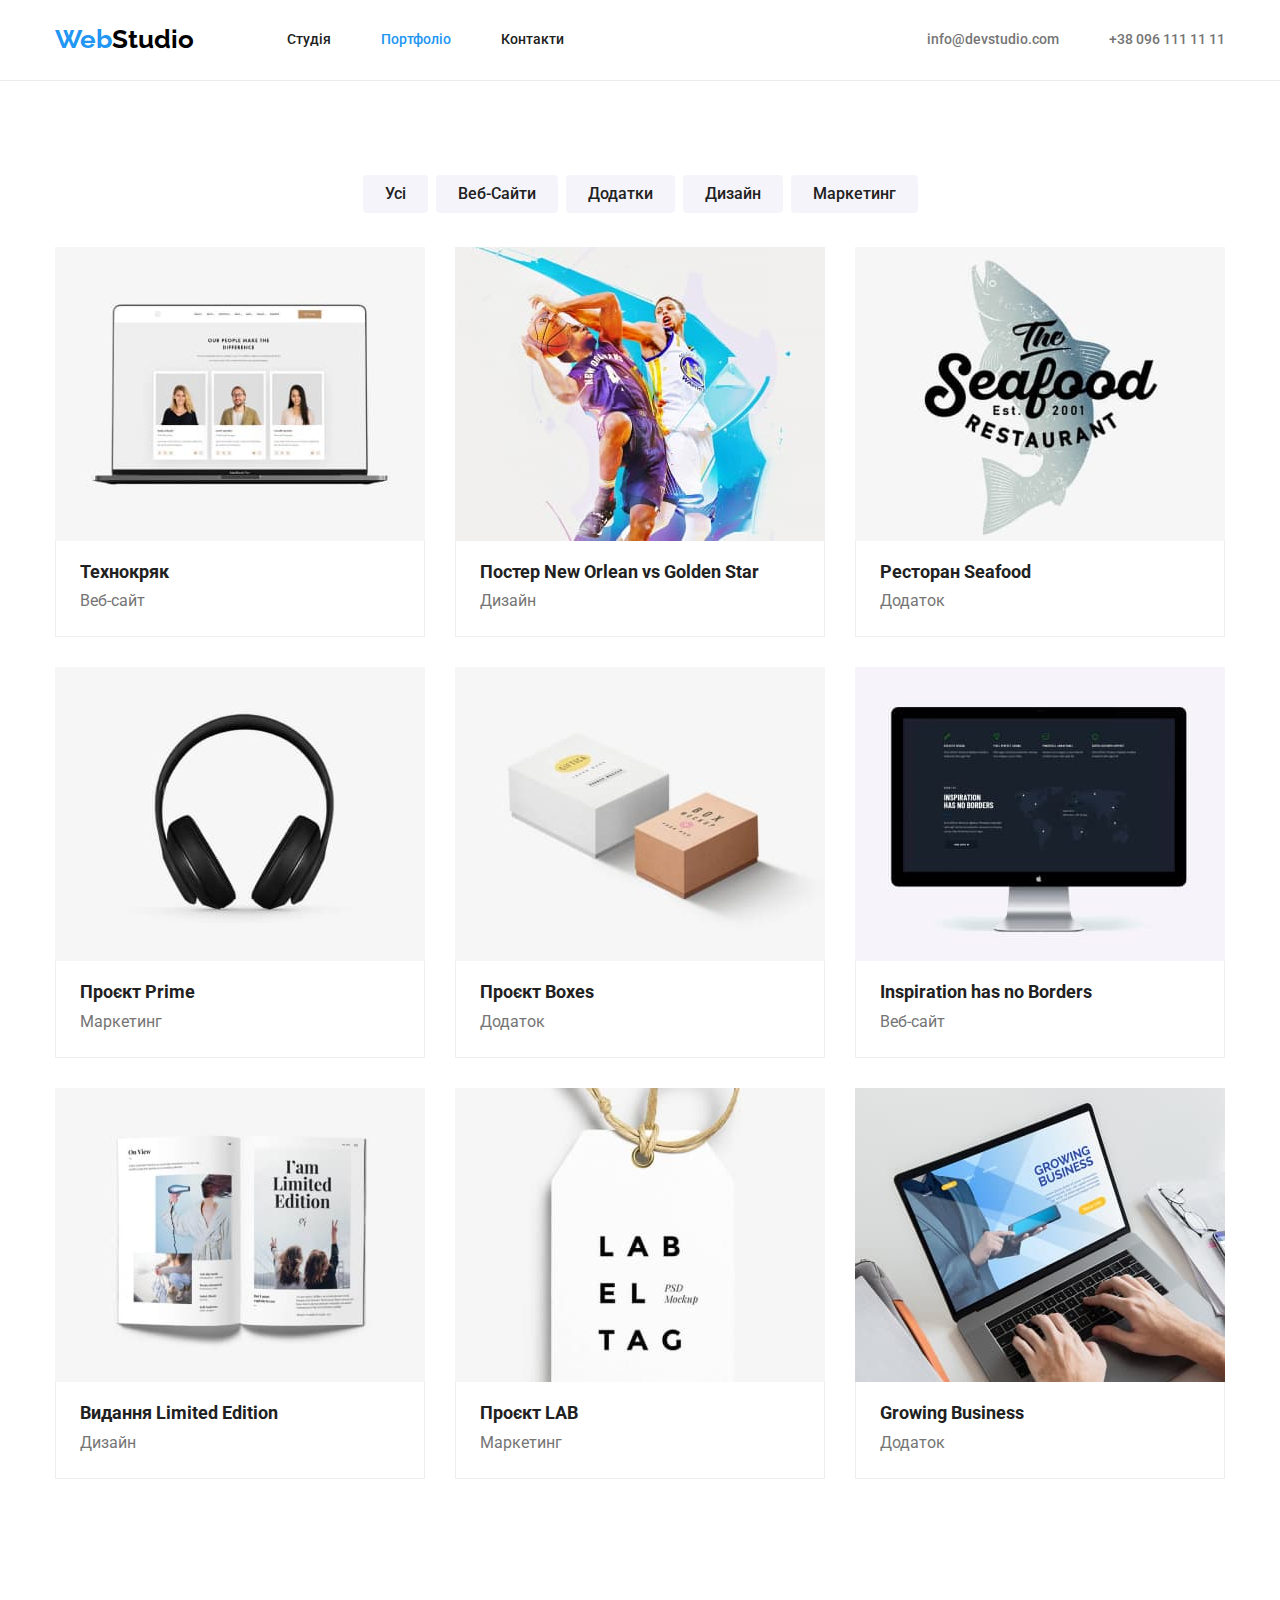
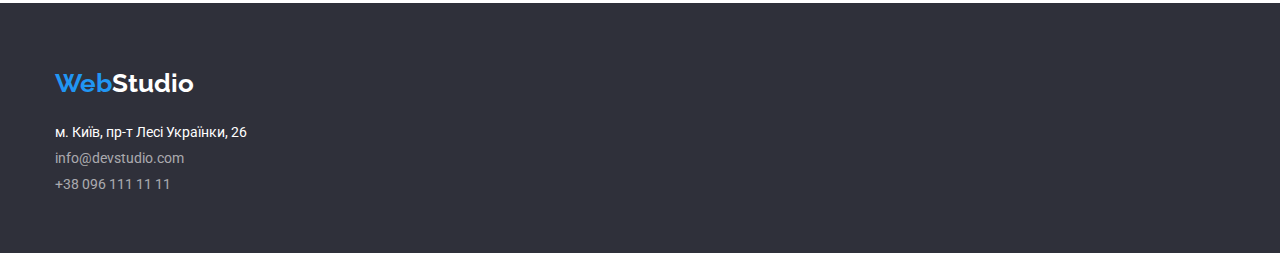
==== portfolio.html @ c70e7fce "icons" ====
<!DOCTYPE html>
<html lang="en">
  <head>
    <meta charset="UTF-8" />
    <meta http-equiv="X-UA-Compatible" content="IE=edge" />
    <meta name="viewport" content="width=device-width, initial-scale=1.0" />
    <title>Document</title>
    <link
      rel="stylesheet"
      href="https://cdnjs.cloudflare.com/ajax/libs/modern-normalize/1.1.0/modern-normalize.css"
    />
    <link
      href="https://fonts.googleapis.com/css2?family=Raleway:wght@700&family=Roboto:wght@400;500;700;900&display=swap"
      rel="stylesheet"
    />
    <link rel="stylesheet" href="./css/styles.css" />
  </head>
  <body class="page">
    <header class="header">
      <div class="container main-nav">
        <a href="/" class="logo"><span class="logo-primary">Web</span>Studio</a>
        <nav>
          <ul class="site-nav list">
            <li><a href="./index.html" class="link"> Студія</a></li>
            <li><a href="./portfolio.html" class="link-backlight">Портфоліо</a></li>
            <li><a href="#" class="link">Контакти</a></li>
          </ul>
        </nav>
        <ul class="connection-nav list">
          <li><a href="mailto:info@devstudio.com">info@devstudio.com</a></li>
          <li><a href="tel:+380961111111">+38 096 111 11 11</a></li>
        </ul>
      </div>
    </header>
    <main>
      <section class="portfolio-main">
         <div class="container">
        <h1 class="visually-hidden">Вкладки</h1>
        <ul class="list-buttons">
          <li><button type="button" class="button-portfolio">Усі</button></li>
          <li>
            <button type="button" class="button-portfolio">Веб-Сайти</button>
          </li>
          <li>
            <button type="button" class="button-portfolio">Додатки</button>
          </li>
          <li>
            <button type="button" class="button-portfolio">Дизайн</button>
          </li>
          <li>
            <button type="button" class="button-portfolio">Маркетинг</button>
          </li>
        </ul>
       
          <ul class="list-posters">
            <li class="border-photo">
              <a href="">
                <img src="./images/techno.jpg" alt="laptop" /> <div class="border-text"> <h2 class="title-portfolio">Технокряк</h2>
                <p class="description">Веб-сайт</p></div>
               
              </a>
            </li>
            <li class="border-photo">
              <a href="">
                <img src="./images/poster.jpg" alt="poster" /> <div class="border-text">  <h2 class="title-portfolio">
                  Постер New Orlean vs Golden Star
                </h2>
                <p class="description">Дизайн</p></div>
              
              </a>
            </li>
            <li class="border-photo">
              <a href="">
                <img src="./images/restorant.jpg" alt="fish" /> <div class="border-text">  <h2 class="title-portfolio">Ресторан Seafood</h2>
                <p class="description">Додаток</p></div>
              
              </a>
            </li>
            <li class="border-photo">
              <a href="">
                <img src="./images/headphones.jpg" alt="headphones" /> <div class="border-text"><h2 class="title-portfolio">Проєкт Prime</h2>
                <p class="description">Маркетинг</p></div>
                
              </a>
            </li>
            <li class="border-photo">
              <a href="">
                <img src="./images/box.jpg" alt="boxes" /> <div class="border-text">    <h2 class="title-portfolio">Проєкт Boxes</h2>
                <p class="description">Додаток</p></div>
             
              </a>
            </li>
            <li class="border-photo">
              <a href="">
                <img src="./images/screen.jpg" alt="screen" /> <div class="border-text"> <h2 class="title-portfolio">Inspiration has no Borders</h2>
                <p class="description">Веб-сайт</p></div>
                
              </a>
            </li>
            <li class="border-photo">
              <a href="">
                <img src="./images/book.jpg" alt="book" /> <div class="border-text">    <h2 class="title-portfolio">Видання Limited Edition</h2>
                <p class="description">Дизайн</p></div>
             
              </a>
            </li>
            <li class="border-photo">
              <a href="">
                <img src="./images/labe.jpg" alt="label" /> <div class="border-text"> <h2 class="title-portfolio">Проєкт LAB</h2>
                <p class="description">Маркетинг</p></div>
               
              </a>
            </li>
            <li class="border-photo">
              <a href="">
                <img src="./images/laptop.jpg" alt="laptop" /> <div class="border-text">  <h2 class="title-portfolio">Growing Business</h2>
                <p class="description">Додаток</p></div>
              
              </a>
            </li>
          </ul>
        </div>
      </section>
    </main>

      <footer class="footer">
      <div class="container">
        <a href="/" class="logo-footer"
          ><span class="logo-secondary">Web</span>Studio</a
        >
        <address>
          <ul class="list-adress">
            <li class="adress">
              <a href="https://goo.gl/maps/jGjZNwz8jLK7Mw756"
                ><span class="adress"> м. Київ, пр-т Лесі Українки, 26</span></a
              >
            </li>
            <li class="contacts">
              <a href="mailto:info@devstudio.com">
                <span class="contacts">info@devstudio.com</span></a
              >
            </li>
            <li class="numbers">
              <a href="tel:+380961111111">
                <span class="numbers">+38 096 111 11 11</span></a
              >
            </li>
          </ul>
        </addres>
      </div>
    </footer>
  </body>
</html>
---- css/styles.css ----
h1,
h2,
h3,
h4,
h5,
p,
ul {
  margin: 0;
  padding: 0;
}

:root {
  --main-color: #ffffff;
  --secondary-color: #2196f3;
}

img {
  display: block;
}

address {
  font: inherit;
}

a {
  text-decoration: none;
}

body {
  background-color: var(--main-color);
  color: #757575;
  font-family: "Roboto", "sans-serif";
}

.list {
  list-style: none;
  margin: 0;
  padding: 0;
}

/* header */

.header {
  border-bottom: 1px solid #ececec;
  padding-top: 24px;
  padding-bottom: 25px;
}

/* logo */

.logo {
  display: inline-block;
  color: #000000;
  font-family: "Raleway", "sans-serif";
  font-weight: 700;
  font-size: 26px;
  line-height: 1.2;
  margin-right: 93px;
}

.logo:hover {
  color: var(--secondary-color);
}

.logo-primary {
  color: var(--secondary-color);
}

.main-nav {
  display: flex;
  align-items: center;
  justify-content: center;
}

/* site-nav */
.link {
  font-weight: 500;
  font-size: 14px;
  line-height: 16px;
  color: #212121;
}

.link-backlight {
  font-weight: 500;
  font-size: 14px;
  line-height: 16px;
  color: var(--secondary-color);
}

.site-nav {
  display: flex;
}

.site-nav li:not(:last-child) {
  margin-right: 50px;
}

.site-nav .list {
  color: #212121;
  font-weight: 500;
  font-size: 14px;
  line-height: 1.2;
}

.site-nav .link:hover,
.site-nav .link:focus {
  color: var(--secondary-color);
}

.connection-nav {
  display: flex;
  margin-left: auto;
}

.connection-nav li:not(:last-child) {
  margin-right: 50px;
}

.connection-nav a {
  color: #757575;
  font-weight: 500;
  font-size: 14px;
  line-height: 1.2;
}

.connection-nav a:hover,
.connection-nav a:focus {
  color: var(--secondary-color);
}

.connection-nav:hover,
.connection-nav:focus {
  color: var(--secondary-color);
}

/* hero */

.hero {
  background-color: #2f303a;
  text-align: center;
  padding-top: 175px;
  padding-bottom: 175px;
  background-image: linear-gradient(
    rgba(47, 48, 58, 0.4),
    rgba(47, 48, 58, 0.4)
    ), 
    url(../images/hero-bg.jpg);
    background-repeat: no-repeat;
    background-position: center;
}

.hero-title {
  color: var(--main-color);
  font-weight: 900;
  font-size: 44px;
  line-height: 1.2;
  text-transform: uppercase;
  margin-bottom: 30px;
  
}

pre {
  font: inherit;
}

/* main */

.visually-hidden {
  display: none;
}

.portfolio-main {
  padding-top: 94px;
  padding-bottom: 94px;
}

.button {
  font-family: "Roboto", "sans-serif";
  font-weight: 700;
  font-size: 16px;
  line-height: 1.6;
  width: 216px;
  height: 50px;
  font-family: inherit;
  background-color: var(--secondary-color);
  color: var(--main-color);
  border-radius: 4px;
  padding: 10px 32px;
  display: inline-block;
  text-align: center;
  border: 1px solid transparent;
  cursor: pointer;
}

.button-portfolio {
  font-family: "Roboto", "sans-serif";
  font-weight: 500;
  font-size: 16px;
  line-height: 1.6;
  text-align: center;
  color: #212121;
  background: #f5f4fa;
  padding: 6px 22px;
  border: transparent;
  border-radius: 4px;
  cursor: pointer;
}

.button-portfolio:hover,
.button-portfolio:focus {
  color: var(--main-color);
  background: var(--secondary-color);
  box-shadow: 0px 3px 1px rgba(0, 0, 0, 0.1), 0px 1px 2px rgba(0, 0, 0, 0.08),
    0px 2px 2px rgba(0, 0, 0, 0.12);
}

.button:hover {
  color: #000000;
}

.border-photo {
  margin-bottom: 30px;
  background: #ffffff;
}

.border-photo:hover,
.border-photo:focus {
  box-shadow: 0px 1px 1px 
  rgba(0, 0, 0, 0.12), 0px 4px 4px 
  rgba(0, 0, 0, 0.06), 1px 4px 6px 
  rgba(0, 0, 0, 0.16);
}

.border-text {
  border-bottom: 1px solid #eeeeee;
  border-right: 1px solid #eeeeee;
  border-left: 1px solid #eeeeee;
  padding: 20px 24px;
}

.list-buttons {
  list-style: none;
  display: flex;
  justify-content: center;
  margin-bottom: 34px;
}

.list-buttons li:not(:last-child) {
  margin-right: 8px;
}

.list-one {
  display: flex;
  list-style: none;
  justify-content: space-between;
}

.section {
  padding-bottom: 94px;
}

.section-title-invisible {
  visibility: hidden;
}

.section-title {
  font-weight: 700;
  font-size: 36px;
  line-height: 1.6;
  text-align: center;
  color: #212121;
}

.list-photo {
  display: flex;
  padding: 0;
  justify-content: space-between;
  list-style: none;
}

.list-posters {
  display: flex;
  flex-wrap: wrap;
  list-style: none;
  padding: 0;
  justify-content: space-between;
}

.list-people {
  display: flex;
  padding: 0;
  justify-content: space-between;
  list-style: none;
}

.section-minititle {
  color: #212121;
  font-weight: 700;
  font-size: 14px;
  line-height: 1.2;
  text-transform: uppercase;
  margin-top: 0;
  margin-bottom: 10px;
}

.section-minititle-phar {
  margin: 0;
  margin-right: 30px;
  font-family: "Roboto";
  font-weight: 400;
  font-size: 14px;
  line-height: 1.6;
  color: #757575;
}

.section-minititle-phar-last {
  margin-right: 0px;
  font-family: "Roboto";
  font-weight: 400;
  font-size: 14px;
  line-height: 1.6;
  color: #757575;
}

.works {
  margin-bottom: 50px;
}

.first {
  padding-top: 94px;
  padding-bottom: 94px;
}

.team {
  margin-bottom: 50px;
}

.name {
  color: #212121;
  font-weight: 500;
  font-size: 16px;
  line-height: 1, 3px;
  margin-bottom: 10px;
  margin-top: 30px;
  text-align: center;
}

.position {
  margin: 0;
  text-align: center;
}

.card {
  background-color: #ffffff;
  box-shadow: 0px 1px 3px rgba(0, 0, 0, 0.12), 0px 1px 1px rgba(0, 0, 0, 0.14),
    0px 2px 1px rgba(0, 0, 0, 0.2);
  border-radius: 0px 0px 4px 4px;
}

.icons {
display: flex;
list-style: none;
justify-content: center;
margin-top: 16px;
margin-bottom: 30px;
}

.social-item {
  width: 44px;
  height: 44px;
  margin-right: 10px;
}

.social-item:last-child {
  margin-right: 0;
}

.svg-logo:hover {
  background-color: #2196f3;
}

.social-icon {
  fill: #AFB1B8;;
}

.svg-logo:hover .social-icon{
  fill: #ffffff;
}

.svg-logo {
  width: 100%;
  height: 100%;
  display: flex;
  align-items: center;
  justify-content: center;
  border-radius: 50%;
}

.section-team {
  background-color: #f5f4fa;
  padding-top: 94px;
  padding-bottom: 94px;
}

.title-portfolio {
  font-weight: 700;
  font-size: 18px;
  line-height: 1.2;
  color: #212121;
  margin-bottom: 4px;
}

.description {
  font-weight: 400;
  font-size: 16px;
  line-height: 30px;
  color: #757575;
}

/* footer */
.footer {
  background-color: #2f303a;
  padding-top: 60px;
  padding-bottom: 60px;
}

.logo-footer {
  font-family: "Raleway", "sans-serif";
  font-weight: 700;
  font-size: 26px;
  line-height: 1.6;
  color: var(--main-color);
  margin-bottom: 20px;
  display: inline-block;
}

.logo-secondary {
  font-family: "Raleway", "sans-serif";
  font-weight: 700;
  font-size: 26px;
  line-height: 1.6;
  color: var(--secondary-color);
}

.list-adress {
  display: inline-block;
  list-style: none;
  padding: 0;
}

.adress {
  font-family: "Roboto", "sans-serif";
  font-weight: 400;
  font-size: 14px;
  line-height: 1.2;
  color: var(--main-color);
  margin-bottom: 9px;
}

.contacts {
  font-family: "Roboto", "sans-serif";
  font-weight: 400;
  font-size: 14px;
  line-height: 1.2;
  color: rgba(255, 255, 255, 0.6);
  margin-bottom: 9px;
}

.numbers {
  font-family: "Roboto", "sans-serif";
  font-weight: 400;
  font-size: 14px;
  line-height: 1.2;
  color: rgba(255, 255, 255, 0.6);
}

/* Блоки */

.container {
  margin-left: auto;
  margin-right: auto;
  width: 1200px;
  padding-left: 15px;
  padding-right: 15px;
}

/* бекграунд #FFFFFF */
/* колір 1 секції з заголовком #2F303A */
/* колір секції наша команда #F5F4FA */
/* основний колір тексту #757575 */
/* колір підзаголовків #212121 */
/* фоновий колір тексту і кнопок #2196F3 */
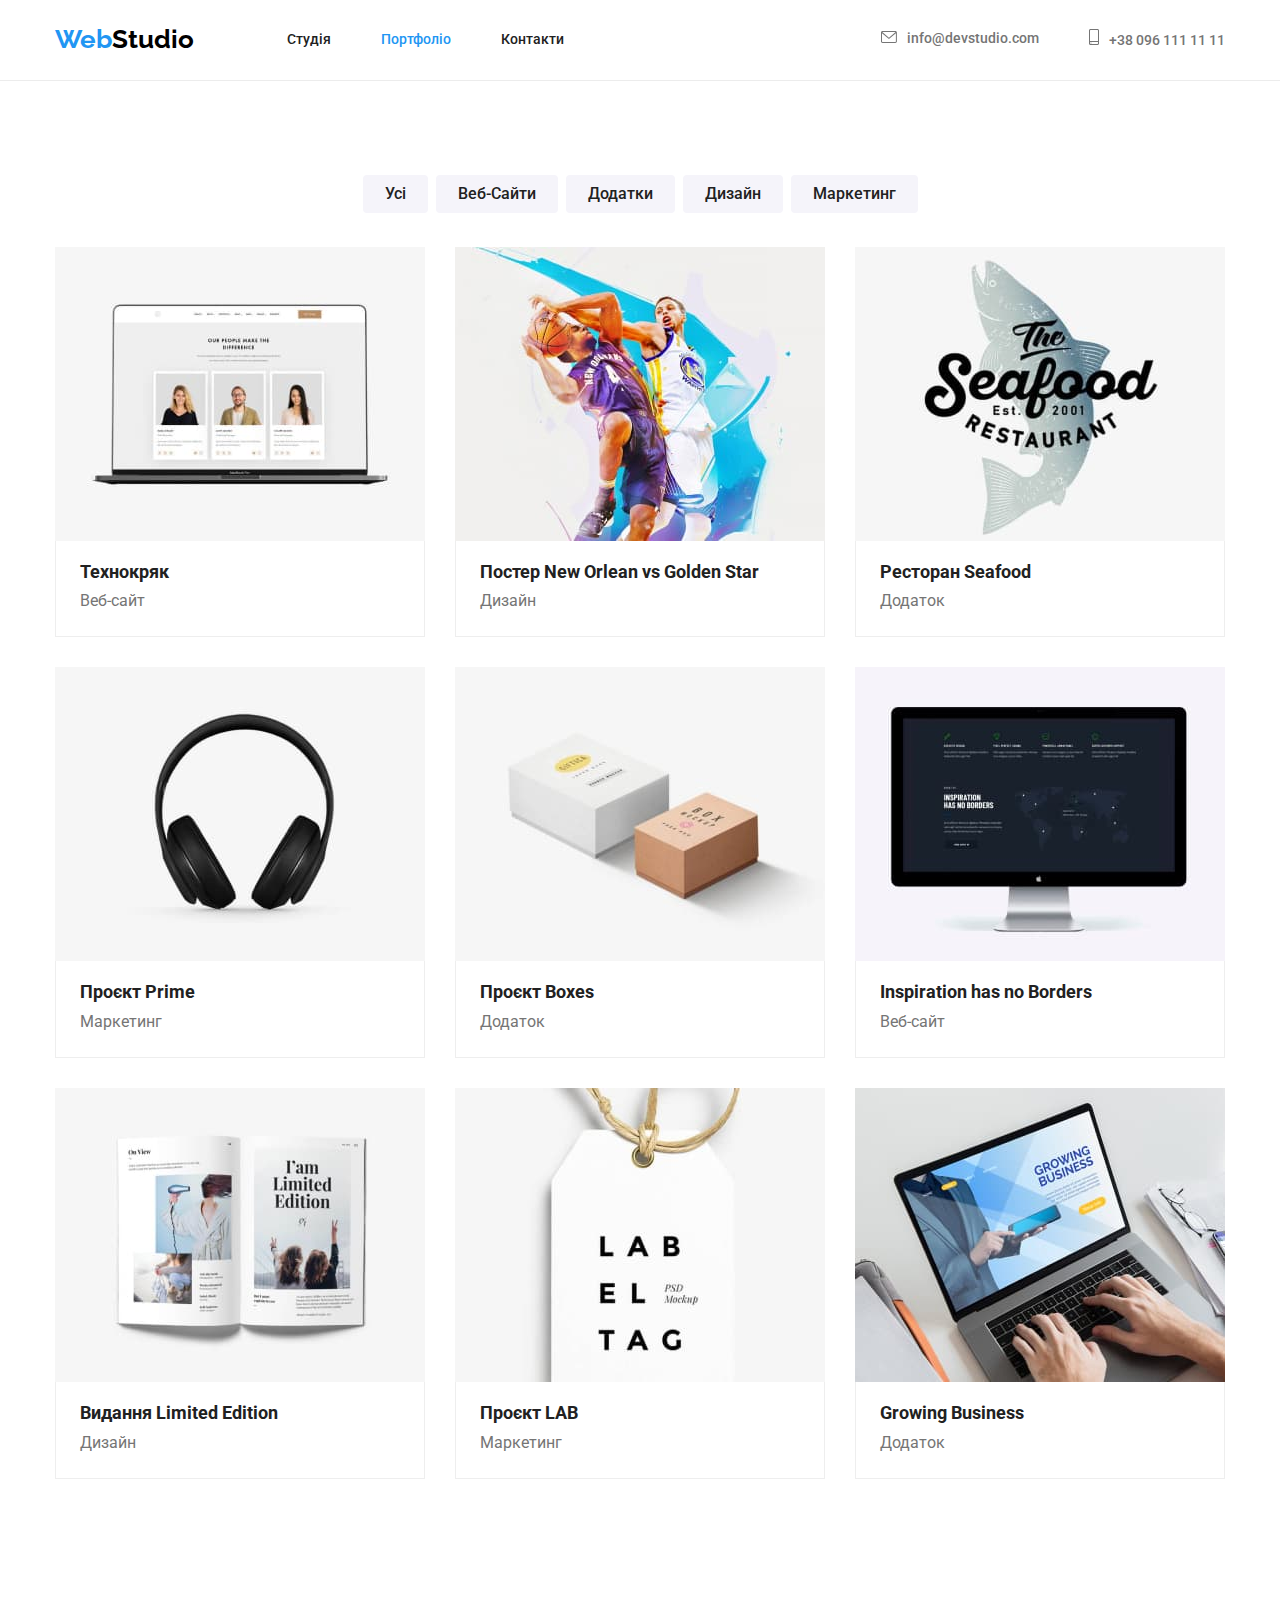
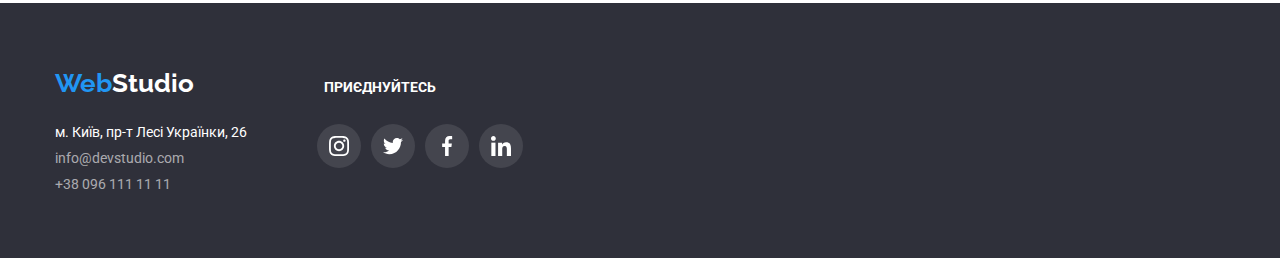
==== commit bd665c22: "Модуль 4" ====
--- a/portfolio.html
+++ b/portfolio.html
@@ -1,40 +1,43 @@
 <!DOCTYPE html>
 <html lang="en">
-  <head>
-    <meta charset="UTF-8" />
-    <meta http-equiv="X-UA-Compatible" content="IE=edge" />
-    <meta name="viewport" content="width=device-width, initial-scale=1.0" />
-    <title>Document</title>
-    <link
-      rel="stylesheet"
-      href="https://cdnjs.cloudflare.com/ajax/libs/modern-normalize/1.1.0/modern-normalize.css"
-    />
-    <link
-      href="https://fonts.googleapis.com/css2?family=Raleway:wght@700&family=Roboto:wght@400;500;700;900&display=swap"
-      rel="stylesheet"
-    />
-    <link rel="stylesheet" href="./css/styles.css" />
-  </head>
-  <body class="page">
-    <header class="header">
-      <div class="container main-nav">
-        <a href="/" class="logo"><span class="logo-primary">Web</span>Studio</a>
-        <nav>
-          <ul class="site-nav list">
-            <li><a href="./index.html" class="link"> Студія</a></li>
-            <li><a href="./portfolio.html" class="link-backlight">Портфоліо</a></li>
-            <li><a href="#" class="link">Контакти</a></li>
-          </ul>
-        </nav>
-        <ul class="connection-nav list">
-          <li><a href="mailto:info@devstudio.com">info@devstudio.com</a></li>
-          <li><a href="tel:+380961111111">+38 096 111 11 11</a></li>
+
+<head>
+  <meta charset="UTF-8" />
+  <meta http-equiv="X-UA-Compatible" content="IE=edge" />
+  <meta name="viewport" content="width=device-width, initial-scale=1.0" />
+  <title>Document</title>
+  <link rel="stylesheet" href="https://cdnjs.cloudflare.com/ajax/libs/modern-normalize/1.1.0/modern-normalize.css" />
+  <link href="https://fonts.googleapis.com/css2?family=Raleway:wght@700&family=Roboto:wght@400;500;700;900&display=swap"
+    rel="stylesheet" />
+  <link rel="stylesheet" href="./css/styles.css" />
+</head>
+
+<body class="page">
+  <header class="header">
+    <div class="container main-nav">
+      <a href="/" class="logo"><span class="logo-primary">Web</span>Studio</a>
+      <nav>
+        <ul class="site-nav list">
+          <li><a href="./index.html" class="link"> Студія</a></li>
+          <li><a href="./portfolio.html" class="link-backlight">Портфоліо</a></li>
+          <li><a href="#" class="link">Контакти</a></li>
         </ul>
-      </div>
-    </header>
-    <main>
-      <section class="portfolio-main">
-         <div class="container">
+      </nav>
+      <ul class="connection-nav list">
+        <li class="mailtel-item"><a href="mailto:info@devstudio.com" class="svg-header"><svg class="header-icon"
+              width="16" height="12">
+              <use href="./images/icons-mailtel.svg#icon-envelope"></use>
+            </svg>info@devstudio.com</a></li>
+        <li class="mailtel-item"><a href="tel:+380961111111" class="svg-header"><svg class="header-icon" width="10"
+              height="16">
+              <use href="./images/icons-mailtel.svg#icon-smartphone"></use>
+            </svg>+38 096 111 11 11</a></li>
+      </ul>
+    </div>
+  </header>
+  <main>
+    <section class="portfolio-main">
+      <div class="container">
         <h1 class="visually-hidden">Вкладки</h1>
         <ul class="list-buttons">
           <li><button type="button" class="button-portfolio">Усі</button></li>
@@ -51,103 +54,150 @@
             <button type="button" class="button-portfolio">Маркетинг</button>
           </li>
         </ul>
-       
-          <ul class="list-posters">
-            <li class="border-photo">
-              <a href="">
-                <img src="./images/techno.jpg" alt="laptop" /> <div class="border-text"> <h2 class="title-portfolio">Технокряк</h2>
-                <p class="description">Веб-сайт</p></div>
-               
-              </a>
-            </li>
-            <li class="border-photo">
-              <a href="">
-                <img src="./images/poster.jpg" alt="poster" /> <div class="border-text">  <h2 class="title-portfolio">
+
+        <ul class="list-posters">
+          <li class="border-photo">
+            <a href="">
+              <img src="./images/techno.jpg" alt="laptop" />
+              <div class="border-text">
+                <h2 class="title-portfolio">Технокряк</h2>
+                <p class="description">Веб-сайт</p>
+              </div>
+
+            </a>
+          </li>
+          <li class="border-photo">
+            <a href="">
+              <img src="./images/poster.jpg" alt="poster" />
+              <div class="border-text">
+                <h2 class="title-portfolio">
                   Постер New Orlean vs Golden Star
                 </h2>
-                <p class="description">Дизайн</p></div>
-              
-              </a>
-            </li>
-            <li class="border-photo">
-              <a href="">
-                <img src="./images/restorant.jpg" alt="fish" /> <div class="border-text">  <h2 class="title-portfolio">Ресторан Seafood</h2>
-                <p class="description">Додаток</p></div>
-              
-              </a>
-            </li>
-            <li class="border-photo">
-              <a href="">
-                <img src="./images/headphones.jpg" alt="headphones" /> <div class="border-text"><h2 class="title-portfolio">Проєкт Prime</h2>
-                <p class="description">Маркетинг</p></div>
-                
-              </a>
-            </li>
-            <li class="border-photo">
-              <a href="">
-                <img src="./images/box.jpg" alt="boxes" /> <div class="border-text">    <h2 class="title-portfolio">Проєкт Boxes</h2>
-                <p class="description">Додаток</p></div>
-             
-              </a>
-            </li>
-            <li class="border-photo">
-              <a href="">
-                <img src="./images/screen.jpg" alt="screen" /> <div class="border-text"> <h2 class="title-portfolio">Inspiration has no Borders</h2>
-                <p class="description">Веб-сайт</p></div>
-                
-              </a>
-            </li>
-            <li class="border-photo">
-              <a href="">
-                <img src="./images/book.jpg" alt="book" /> <div class="border-text">    <h2 class="title-portfolio">Видання Limited Edition</h2>
-                <p class="description">Дизайн</p></div>
-             
-              </a>
-            </li>
-            <li class="border-photo">
-              <a href="">
-                <img src="./images/labe.jpg" alt="label" /> <div class="border-text"> <h2 class="title-portfolio">Проєкт LAB</h2>
-                <p class="description">Маркетинг</p></div>
-               
-              </a>
-            </li>
-            <li class="border-photo">
-              <a href="">
-                <img src="./images/laptop.jpg" alt="laptop" /> <div class="border-text">  <h2 class="title-portfolio">Growing Business</h2>
-                <p class="description">Додаток</p></div>
-              
-              </a>
-            </li>
-          </ul>
-        </div>
-      </section>
-    </main>
-
-      <footer class="footer">
-      <div class="container">
-        <a href="/" class="logo-footer"
-          ><span class="logo-secondary">Web</span>Studio</a
-        >
-        <address>
+                <p class="description">Дизайн</p>
+              </div>
+
+            </a>
+          </li>
+          <li class="border-photo">
+            <a href="">
+              <img src="./images/restorant.jpg" alt="fish" />
+              <div class="border-text">
+                <h2 class="title-portfolio">Ресторан Seafood</h2>
+                <p class="description">Додаток</p>
+              </div>
+
+            </a>
+          </li>
+          <li class="border-photo">
+            <a href="">
+              <img src="./images/headphones.jpg" alt="headphones" />
+              <div class="border-text">
+                <h2 class="title-portfolio">Проєкт Prime</h2>
+                <p class="description">Маркетинг</p>
+              </div>
+
+            </a>
+          </li>
+          <li class="border-photo">
+            <a href="">
+              <img src="./images/box.jpg" alt="boxes" />
+              <div class="border-text">
+                <h2 class="title-portfolio">Проєкт Boxes</h2>
+                <p class="description">Додаток</p>
+              </div>
+
+            </a>
+          </li>
+          <li class="border-photo">
+            <a href="">
+              <img src="./images/screen.jpg" alt="screen" />
+              <div class="border-text">
+                <h2 class="title-portfolio">Inspiration has no Borders</h2>
+                <p class="description">Веб-сайт</p>
+              </div>
+
+            </a>
+          </li>
+          <li class="border-photo">
+            <a href="">
+              <img src="./images/book.jpg" alt="book" />
+              <div class="border-text">
+                <h2 class="title-portfolio">Видання Limited Edition</h2>
+                <p class="description">Дизайн</p>
+              </div>
+
+            </a>
+          </li>
+          <li class="border-photo">
+            <a href="">
+              <img src="./images/labe.jpg" alt="label" />
+              <div class="border-text">
+                <h2 class="title-portfolio">Проєкт LAB</h2>
+                <p class="description">Маркетинг</p>
+              </div>
+
+            </a>
+          </li>
+          <li class="border-photo">
+            <a href="">
+              <img src="./images/laptop.jpg" alt="laptop" />
+              <div class="border-text">
+                <h2 class="title-portfolio">Growing Business</h2>
+                <p class="description">Додаток</p>
+              </div>
+
+            </a>
+          </li>
+        </ul>
+      </div>
+    </section>
+  </main>
+
+  <footer class="footer">
+    <div class="container">
+      <div class="footer-head">
+        <a href="/" class="logo-footer"><span class="logo-secondary">Web</span>Studio</a>
+        <p class="invite">ПРИЄДНУЙТЕСЬ</p>
+      </div>
+      <address>
+        <div class="footer-info">
           <ul class="list-adress">
             <li class="adress">
-              <a href="https://goo.gl/maps/jGjZNwz8jLK7Mw756"
-                ><span class="adress"> м. Київ, пр-т Лесі Українки, 26</span></a
-              >
+              <a href="https://goo.gl/maps/jGjZNwz8jLK7Mw756"><span class="adress"> м. Київ, пр-т Лесі Українки,
+                  26</span></a>
             </li>
             <li class="contacts">
               <a href="mailto:info@devstudio.com">
-                <span class="contacts">info@devstudio.com</span></a
-              >
+                <span class="contacts">info@devstudio.com</span></a>
             </li>
             <li class="numbers">
               <a href="tel:+380961111111">
-                <span class="numbers">+38 096 111 11 11</span></a
-              >
+                <span class="numbers">+38 096 111 11 11</span></a>
             </li>
           </ul>
+          <ul class="icons footer-icons">
+            <li class="social-item"><a href="" class="svg-logo svg-footer">
+                <svg class="social-icon footer-icon" width="20" height="20">
+                  <use href="./images/icons.svg#icon-instagram"></use>
+                </svg>
+              </a></li>
+            <li class="social-item"><a href="" class="svg-logo svg-footer"><svg class="social-icon footer-icon"
+                  width="20" height="20">
+                  <use href="./images/icons.svg#icon-twitter"></use>
+                </svg></a></li>
+            <li class="social-item"><a href="" class="svg-logo svg-footer"><svg class="social-icon footer-icon"
+                  width="20" height="20">
+                  <use href="./images/icons.svg#icon-facebook"></use>
+                </svg></a></li>
+            <li class="social-item"><a href="" class="svg-logo svg-footer"><svg class="social-icon footer-icon"
+                  width="20" height="20">
+                  <use href="./images/icons.svg#icon-linkedin"></use>
+                </svg></a></li>
+          </ul>
+        </div>
         </addres>
-      </div>
-    </footer>
-  </body>
-</html>
+    </div>
+  </footer>
+</body>
+
+</html>--- a/css/styles.css
+++ b/css/styles.css
@@ -46,6 +46,15 @@
   padding-bottom: 25px;
 }
 
+.svg-header:hover .header-icon {
+  fill: #2196f3;
+}
+
+.header-icon {
+  fill: #757575;
+  margin-right: 10px;
+}
+
 /* logo */
 
 .logo {
@@ -70,6 +79,10 @@
   display: flex;
   align-items: center;
   justify-content: center;
+}
+
+.tel-head::before {
+  content: "";
 }
 
 /* site-nav */
@@ -141,12 +154,12 @@
   padding-top: 175px;
   padding-bottom: 175px;
   background-image: linear-gradient(
-    rgba(47, 48, 58, 0.4),
-    rgba(47, 48, 58, 0.4)
-    ), 
+      rgba(47, 48, 58, 0.4),
+      rgba(47, 48, 58, 0.4)
+    ),
     url(../images/hero-bg.jpg);
-    background-repeat: no-repeat;
-    background-position: center;
+  background-repeat: no-repeat;
+  background-position: center;
 }
 
 .hero-title {
@@ -156,7 +169,6 @@
   line-height: 1.2;
   text-transform: uppercase;
   margin-bottom: 30px;
-  
 }
 
 pre {
@@ -167,6 +179,34 @@
 
 .visually-hidden {
   display: none;
+}
+
+.box-svg {
+  width: 270px;
+  height: 120px;
+  margin-bottom: 30px;
+  background: #f5f4fa;
+  border-radius: 4px;
+  margin-right: 30px;
+}
+
+.box-svg:last-child {
+  margin-right: 0;
+}
+
+.box-link {
+  width: 100%;
+  height: 100%;
+  display: flex;
+  align-items: center;
+  justify-content: center;
+  border-radius: 50%;
+}
+
+.test {
+  display: inline-block;
+  justify-content: center;
+  align-items: center;
 }
 
 .portfolio-main {
@@ -225,10 +265,8 @@
 
 .border-photo:hover,
 .border-photo:focus {
-  box-shadow: 0px 1px 1px 
-  rgba(0, 0, 0, 0.12), 0px 4px 4px 
-  rgba(0, 0, 0, 0.06), 1px 4px 6px 
-  rgba(0, 0, 0, 0.16);
+  box-shadow: 0px 1px 1px rgba(0, 0, 0, 0.12), 0px 4px 4px rgba(0, 0, 0, 0.06),
+    1px 4px 6px rgba(0, 0, 0, 0.16);
 }
 
 .border-text {
@@ -320,6 +358,7 @@
   font-size: 14px;
   line-height: 1.6;
   color: #757575;
+  width: 270px;
 }
 
 .works {
@@ -358,11 +397,11 @@
 }
 
 .icons {
-display: flex;
-list-style: none;
-justify-content: center;
-margin-top: 16px;
-margin-bottom: 30px;
+  display: flex;
+  list-style: none;
+  justify-content: center;
+  margin-top: 16px;
+  margin-bottom: 30px;
 }
 
 .social-item {
@@ -380,10 +419,10 @@
 }
 
 .social-icon {
-  fill: #AFB1B8;;
-}
-
-.svg-logo:hover .social-icon{
+  fill: #afb1b8;
+}
+
+.svg-logo:hover .social-icon {
   fill: #ffffff;
 }
 
@@ -417,6 +456,52 @@
   color: #757575;
 }
 
+/* clients-section */
+.clients {
+  padding-top: 94px;
+  padding-bottom: 94px;
+}
+
+.clients-list {
+  list-style: none;
+  display: flex;
+  justify-content: center;
+  margin-top: 50px;
+}
+
+.clients-item {
+  width: 170px;
+  height: 92px;
+  margin-right: 30px;
+}
+
+
+.clients-link {
+  width: 100%;
+  height: 100%;
+  display: flex;
+  align-items: center;
+  justify-content: center;
+  border: 1px solid #afb1b8;
+  border-radius: 4px;
+}
+
+.clients-item:last-child {
+  margin-right: 0;
+}
+
+.clients-icons {
+  fill: #afb1b8;
+}
+
+.clients-link:hover {
+  border: 1px solid #2196f3;
+}
+
+.clients-link:hover .clients-icons {
+  fill: #2196f3;
+}
+
 /* footer */
 .footer {
   background-color: #2f303a;
@@ -430,7 +515,6 @@
   font-size: 26px;
   line-height: 1.6;
   color: var(--main-color);
-  margin-bottom: 20px;
   display: inline-block;
 }
 
@@ -472,6 +556,41 @@
   font-size: 14px;
   line-height: 1.2;
   color: rgba(255, 255, 255, 0.6);
+}
+
+.footer-head {
+  display: flex;
+  display: inline-block;
+  margin-bottom: 20px;
+}
+
+.footer-info {
+  display: flex;
+}
+
+.footer-icon {
+  fill: #ffffff;
+}
+
+.svg-footer {
+  background: rgba(255, 255, 255, 0.1);
+}
+
+.invite {
+  font-weight: 700;
+  font-size: 14px;
+  line-height: 1.2;
+  text-transform: uppercase;
+  color: #ffffff;
+  display: inline-block;
+  margin-left: 126px;
+  margin-top: 15px;
+  height: 16px;
+}
+
+.footer-icons {
+  margin-top: 0;
+  margin-left: 70px;
 }
 
 /* Блоки */
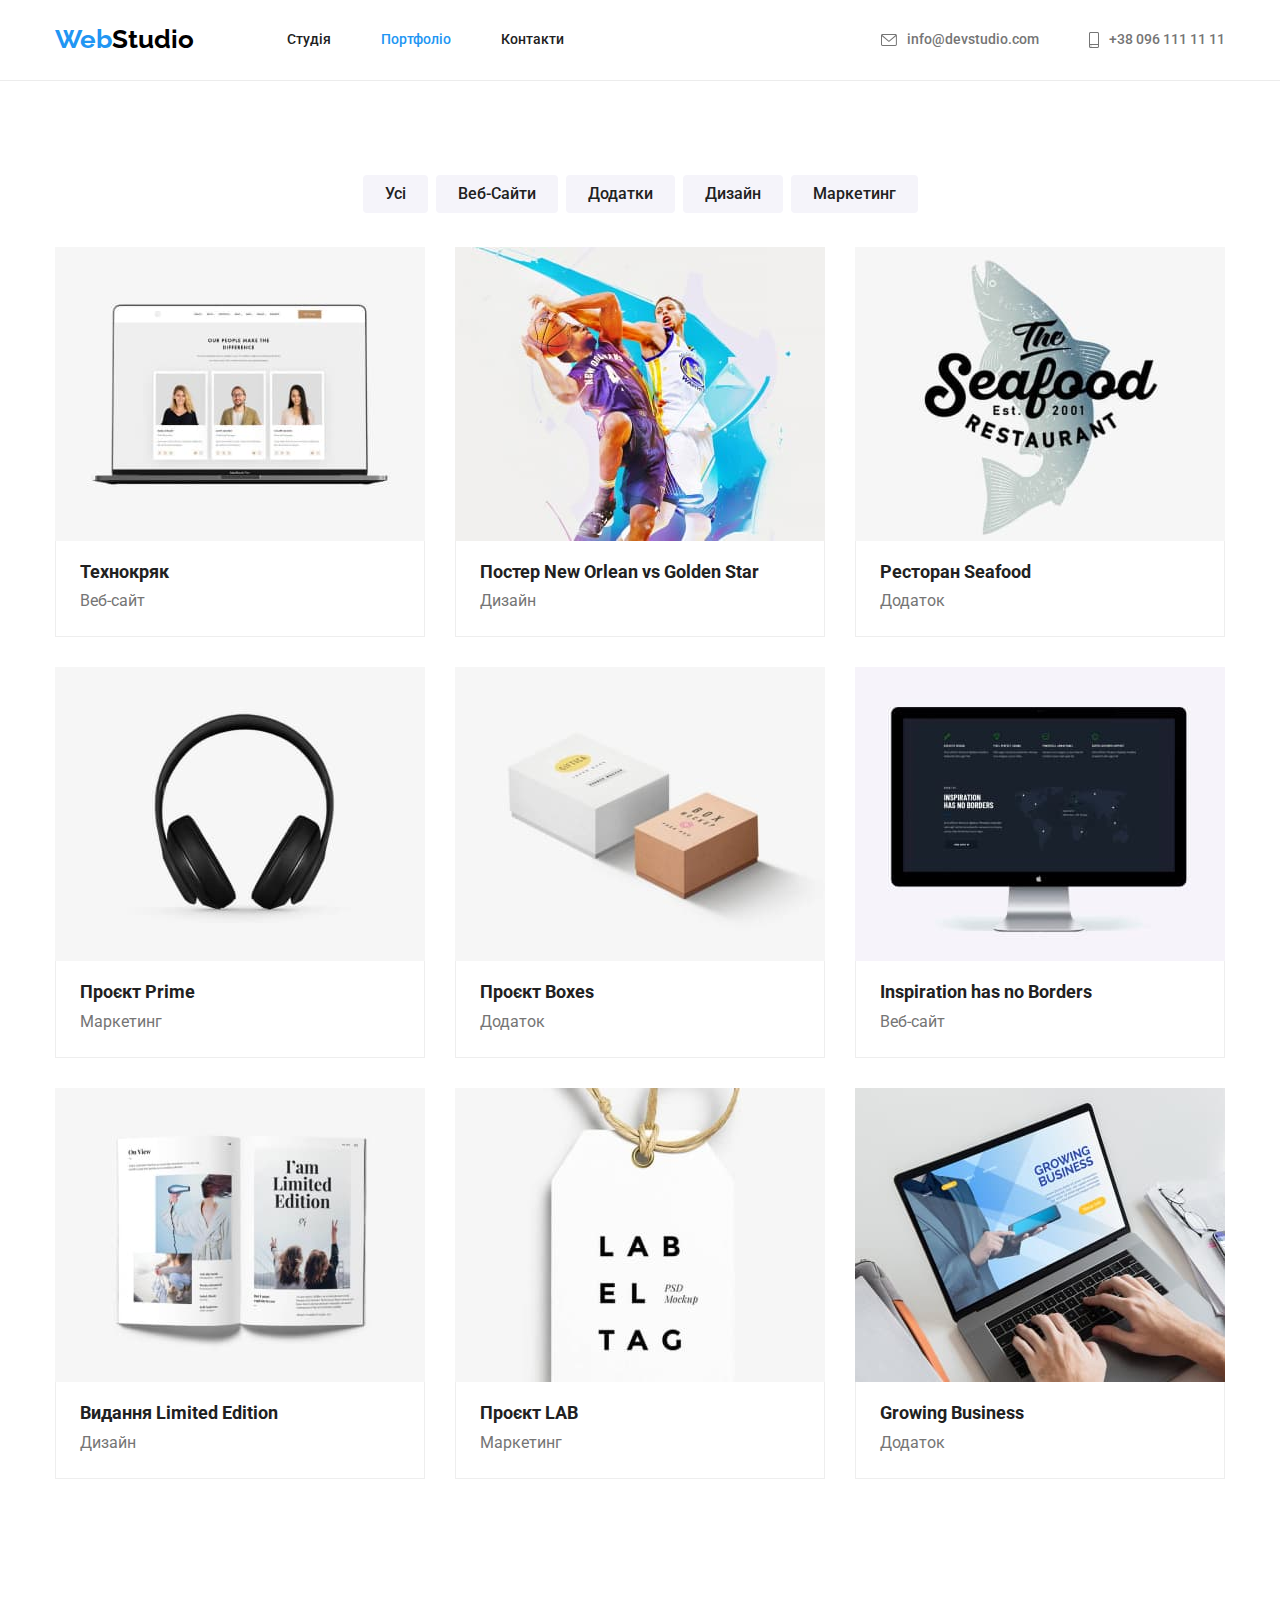
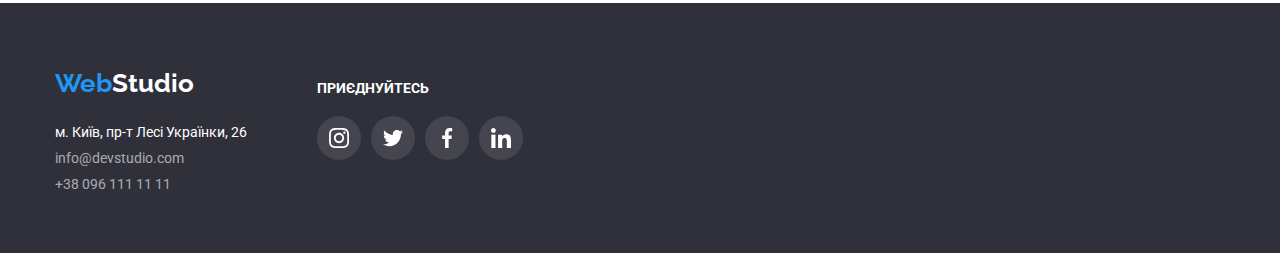
==== commit 42d28938: "фікси" ====
--- a/portfolio.html
+++ b/portfolio.html
@@ -1,203 +1,222 @@
 <!DOCTYPE html>
 <html lang="en">
+  <head>
+    <meta charset="UTF-8" />
+    <meta http-equiv="X-UA-Compatible" content="IE=edge" />
+    <meta name="viewport" content="width=device-width, initial-scale=1.0" />
+    <title>Document</title>
+    <link
+      rel="stylesheet"
+      href="https://cdnjs.cloudflare.com/ajax/libs/modern-normalize/1.1.0/modern-normalize.css"
+    />
+    <link
+      href="https://fonts.googleapis.com/css2?family=Raleway:wght@700&family=Roboto:wght@400;500;700;900&display=swap"
+      rel="stylesheet"
+    />
+    <link rel="stylesheet" href="./css/styles.css" />
+  </head>
 
-<head>
-  <meta charset="UTF-8" />
-  <meta http-equiv="X-UA-Compatible" content="IE=edge" />
-  <meta name="viewport" content="width=device-width, initial-scale=1.0" />
-  <title>Document</title>
-  <link rel="stylesheet" href="https://cdnjs.cloudflare.com/ajax/libs/modern-normalize/1.1.0/modern-normalize.css" />
-  <link href="https://fonts.googleapis.com/css2?family=Raleway:wght@700&family=Roboto:wght@400;500;700;900&display=swap"
-    rel="stylesheet" />
-  <link rel="stylesheet" href="./css/styles.css" />
-</head>
-
-<body class="page">
-  <header class="header">
-    <div class="container main-nav">
-      <a href="/" class="logo"><span class="logo-primary">Web</span>Studio</a>
-      <nav>
-        <ul class="site-nav list">
-          <li><a href="./index.html" class="link"> Студія</a></li>
-          <li><a href="./portfolio.html" class="link-backlight">Портфоліо</a></li>
-          <li><a href="#" class="link">Контакти</a></li>
-        </ul>
-      </nav>
-      <ul class="connection-nav list">
-        <li class="mailtel-item"><a href="mailto:info@devstudio.com" class="svg-header"><svg class="header-icon"
-              width="16" height="12">
-              <use href="./images/icons-mailtel.svg#icon-envelope"></use>
-            </svg>info@devstudio.com</a></li>
-        <li class="mailtel-item"><a href="tel:+380961111111" class="svg-header"><svg class="header-icon" width="10"
-              height="16">
-              <use href="./images/icons-mailtel.svg#icon-smartphone"></use>
-            </svg>+38 096 111 11 11</a></li>
-      </ul>
-    </div>
-  </header>
-  <main>
-    <section class="portfolio-main">
-      <div class="container">
-        <h1 class="visually-hidden">Вкладки</h1>
-        <ul class="list-buttons">
-          <li><button type="button" class="button-portfolio">Усі</button></li>
-          <li>
-            <button type="button" class="button-portfolio">Веб-Сайти</button>
+  <body class="page">
+    <header class="header">
+      <div class="container main-nav">
+        <a href="/" class="logo"><span class="logo-primary">Web</span>Studio</a>
+        <nav>
+          <ul class="site-nav list">
+            <li><a href="./index.html" class="link"> Студія</a></li>
+            <li>
+              <a href="./portfolio.html" class="link-backlight">Портфоліо</a>
+            </li>
+            <li><a href="#" class="link">Контакти</a></li>
+          </ul>
+        </nav>
+        <ul class="connection-nav list">
+          <li class="mailtel-item">
+            <a href="mailto:info@devstudio.com" class="svg-header"
+              ><svg class="header-icon" width="16" height="12">
+                <use href="./images/icons-mailtel.svg#icon-envelope"></use></svg>info@devstudio.com</a
+            >
           </li>
-          <li>
-            <button type="button" class="button-portfolio">Додатки</button>
-          </li>
-          <li>
-            <button type="button" class="button-portfolio">Дизайн</button>
-          </li>
-          <li>
-            <button type="button" class="button-portfolio">Маркетинг</button>
-          </li>
-        </ul>
-
-        <ul class="list-posters">
-          <li class="border-photo">
-            <a href="">
-              <img src="./images/techno.jpg" alt="laptop" />
-              <div class="border-text">
-                <h2 class="title-portfolio">Технокряк</h2>
-                <p class="description">Веб-сайт</p>
-              </div>
-
-            </a>
-          </li>
-          <li class="border-photo">
-            <a href="">
-              <img src="./images/poster.jpg" alt="poster" />
-              <div class="border-text">
-                <h2 class="title-portfolio">
-                  Постер New Orlean vs Golden Star
-                </h2>
-                <p class="description">Дизайн</p>
-              </div>
-
-            </a>
-          </li>
-          <li class="border-photo">
-            <a href="">
-              <img src="./images/restorant.jpg" alt="fish" />
-              <div class="border-text">
-                <h2 class="title-portfolio">Ресторан Seafood</h2>
-                <p class="description">Додаток</p>
-              </div>
-
-            </a>
-          </li>
-          <li class="border-photo">
-            <a href="">
-              <img src="./images/headphones.jpg" alt="headphones" />
-              <div class="border-text">
-                <h2 class="title-portfolio">Проєкт Prime</h2>
-                <p class="description">Маркетинг</p>
-              </div>
-
-            </a>
-          </li>
-          <li class="border-photo">
-            <a href="">
-              <img src="./images/box.jpg" alt="boxes" />
-              <div class="border-text">
-                <h2 class="title-portfolio">Проєкт Boxes</h2>
-                <p class="description">Додаток</p>
-              </div>
-
-            </a>
-          </li>
-          <li class="border-photo">
-            <a href="">
-              <img src="./images/screen.jpg" alt="screen" />
-              <div class="border-text">
-                <h2 class="title-portfolio">Inspiration has no Borders</h2>
-                <p class="description">Веб-сайт</p>
-              </div>
-
-            </a>
-          </li>
-          <li class="border-photo">
-            <a href="">
-              <img src="./images/book.jpg" alt="book" />
-              <div class="border-text">
-                <h2 class="title-portfolio">Видання Limited Edition</h2>
-                <p class="description">Дизайн</p>
-              </div>
-
-            </a>
-          </li>
-          <li class="border-photo">
-            <a href="">
-              <img src="./images/labe.jpg" alt="label" />
-              <div class="border-text">
-                <h2 class="title-portfolio">Проєкт LAB</h2>
-                <p class="description">Маркетинг</p>
-              </div>
-
-            </a>
-          </li>
-          <li class="border-photo">
-            <a href="">
-              <img src="./images/laptop.jpg" alt="laptop" />
-              <div class="border-text">
-                <h2 class="title-portfolio">Growing Business</h2>
-                <p class="description">Додаток</p>
-              </div>
-
-            </a>
+          <li class="mailtel-item">
+            <a href="tel:+380961111111" class="svg-header"
+              ><svg class="header-icon" width="10" height="16">
+                <use
+                  href="./images/icons-mailtel.svg#icon-smartphone"
+                ></use></svg>+38 096 111 11 11</a
+            >
           </li>
         </ul>
       </div>
-    </section>
-  </main>
+    </header>
+    <main>
+      <section class="portfolio-main">
+        <div class="container">
+          <h1 class="visually-hidden">Вкладки</h1>
+          <ul class="list-buttons">
+            <li><button type="button" class="button-portfolio">Усі</button></li>
+            <li>
+              <button type="button" class="button-portfolio">Веб-Сайти</button>
+            </li>
+            <li>
+              <button type="button" class="button-portfolio">Додатки</button>
+            </li>
+            <li>
+              <button type="button" class="button-portfolio">Дизайн</button>
+            </li>
+            <li>
+              <button type="button" class="button-portfolio">Маркетинг</button>
+            </li>
+          </ul>
 
-  <footer class="footer">
-    <div class="container">
-      <div class="footer-head">
-        <a href="/" class="logo-footer"><span class="logo-secondary">Web</span>Studio</a>
-        <p class="invite">ПРИЄДНУЙТЕСЬ</p>
-      </div>
-      <address>
+          <ul class="list-posters">
+            <li class="border-photo">
+              <a href="">
+                <img src="./images/techno.jpg" alt="laptop" />
+                <div class="border-text">
+                  <h2 class="title-portfolio">Технокряк</h2>
+                  <p class="description">Веб-сайт</p>
+                </div>
+              </a>
+            </li>
+            <li class="border-photo">
+              <a href="">
+                <img src="./images/poster.jpg" alt="poster" />
+                <div class="border-text">
+                  <h2 class="title-portfolio">
+                    Постер New Orlean vs Golden Star
+                  </h2>
+                  <p class="description">Дизайн</p>
+                </div>
+              </a>
+            </li>
+            <li class="border-photo">
+              <a href="">
+                <img src="./images/restorant.jpg" alt="fish" />
+                <div class="border-text">
+                  <h2 class="title-portfolio">Ресторан Seafood</h2>
+                  <p class="description">Додаток</p>
+                </div>
+              </a>
+            </li>
+            <li class="border-photo">
+              <a href="">
+                <img src="./images/headphones.jpg" alt="headphones" />
+                <div class="border-text">
+                  <h2 class="title-portfolio">Проєкт Prime</h2>
+                  <p class="description">Маркетинг</p>
+                </div>
+              </a>
+            </li>
+            <li class="border-photo">
+              <a href="">
+                <img src="./images/box.jpg" alt="boxes" />
+                <div class="border-text">
+                  <h2 class="title-portfolio">Проєкт Boxes</h2>
+                  <p class="description">Додаток</p>
+                </div>
+              </a>
+            </li>
+            <li class="border-photo">
+              <a href="">
+                <img src="./images/screen.jpg" alt="screen" />
+                <div class="border-text">
+                  <h2 class="title-portfolio">Inspiration has no Borders</h2>
+                  <p class="description">Веб-сайт</p>
+                </div>
+              </a>
+            </li>
+            <li class="border-photo">
+              <a href="">
+                <img src="./images/book.jpg" alt="book" />
+                <div class="border-text">
+                  <h2 class="title-portfolio">Видання Limited Edition</h2>
+                  <p class="description">Дизайн</p>
+                </div>
+              </a>
+            </li>
+            <li class="border-photo">
+              <a href="">
+                <img src="./images/labe.jpg" alt="label" />
+                <div class="border-text">
+                  <h2 class="title-portfolio">Проєкт LAB</h2>
+                  <p class="description">Маркетинг</p>
+                </div>
+              </a>
+            </li>
+            <li class="border-photo">
+              <a href="">
+                <img src="./images/laptop.jpg" alt="laptop" />
+                <div class="border-text">
+                  <h2 class="title-portfolio">Growing Business</h2>
+                  <p class="description">Додаток</p>
+                </div>
+              </a>
+            </li>
+          </ul>
+        </div>
+      </section>
+    </main>
+    <footer class="footer">
+      <div class="footer-container">
         <div class="footer-info">
-          <ul class="list-adress">
-            <li class="adress">
-              <a href="https://goo.gl/maps/jGjZNwz8jLK7Mw756"><span class="adress"> м. Київ, пр-т Лесі Українки,
-                  26</span></a>
-            </li>
-            <li class="contacts">
-              <a href="mailto:info@devstudio.com">
-                <span class="contacts">info@devstudio.com</span></a>
-            </li>
-            <li class="numbers">
-              <a href="tel:+380961111111">
-                <span class="numbers">+38 096 111 11 11</span></a>
-            </li>
-          </ul>
-          <ul class="icons footer-icons">
-            <li class="social-item"><a href="" class="svg-logo svg-footer">
+          <a href="/" class="logo-footer"
+            ><span class="logo-secondary">Web</span>Studio</a
+          >
+          <address>
+            <ul class="list-adress">
+              <li class="adress">
+                <a href="https://goo.gl/maps/jGjZNwz8jLK7Mw756"
+                  ><span class="adress">
+                    м. Київ, пр-т Лесі Українки, 26</span
+                  ></a
+                >
+              </li>
+              <li class="contacts">
+                <a href="mailto:info@devstudio.com">
+                  <span class="contacts">info@devstudio.com</span></a
+                >
+              </li>
+              <li class="numbers">
+                <a href="tel:+380961111111">
+                  <span class="numbers">+38 096 111 11 11</span></a
+                >
+              </li>
+            </ul>
+          </address>
+        </div>
+        <div class="footer-icon-list">
+          <p class="invite">ПРИЄДНУЙТЕСЬ</p>
+          <ul class="footer-icons">
+            <li class="social-item">
+              <a href="" class="svg-logo svg-footer">
                 <svg class="social-icon footer-icon" width="20" height="20">
                   <use href="./images/icons.svg#icon-instagram"></use>
                 </svg>
-              </a></li>
-            <li class="social-item"><a href="" class="svg-logo svg-footer"><svg class="social-icon footer-icon"
-                  width="20" height="20">
+              </a>
+            </li>
+            <li class="social-item">
+              <a href="" class="svg-logo svg-footer"
+                ><svg class="social-icon footer-icon" width="20" height="20">
                   <use href="./images/icons.svg#icon-twitter"></use>
-                </svg></a></li>
-            <li class="social-item"><a href="" class="svg-logo svg-footer"><svg class="social-icon footer-icon"
-                  width="20" height="20">
+                </svg>
+              </a>
+            </li>
+            <li class="social-item">
+              <a href="" class="svg-logo svg-footer"
+                ><svg class="social-icon footer-icon" width="20" height="20">
                   <use href="./images/icons.svg#icon-facebook"></use>
-                </svg></a></li>
-            <li class="social-item"><a href="" class="svg-logo svg-footer"><svg class="social-icon footer-icon"
-                  width="20" height="20">
+                </svg>
+              </a>
+            </li>
+            <li class="social-item">
+              <a href="" class="svg-logo svg-footer"
+                ><svg class="social-icon footer-icon" width="20" height="20">
                   <use href="./images/icons.svg#icon-linkedin"></use>
-                </svg></a></li>
+                </svg>
+              </a>
+            </li>
           </ul>
         </div>
-        </addres>
-    </div>
-  </footer>
-</body>
-
-</html>+      </div>
+    </footer>
+  </body>
+</html>
--- a/css/styles.css
+++ b/css/styles.css
@@ -46,14 +46,26 @@
   padding-bottom: 25px;
 }
 
-.svg-header:hover .header-icon {
-  fill: #2196f3;
-}
-
 .header-icon {
-  fill: #757575;
+  fill: currentColor;
   margin-right: 10px;
 }
+
+.mailtel-item {
+  display: flex;
+}
+
+.svg-header {
+  display: flex;
+  align-items: center;
+}
+
+.svg-header:hover {
+  color: #2196f3;
+}
+
+
+
 
 /* logo */
 
@@ -86,6 +98,7 @@
 }
 
 /* site-nav */
+
 .link {
   font-weight: 500;
   font-size: 14px;
@@ -136,20 +149,9 @@
   line-height: 1.2;
 }
 
-.connection-nav a:hover,
-.connection-nav a:focus {
-  color: var(--secondary-color);
-}
-
-.connection-nav:hover,
-.connection-nav:focus {
-  color: var(--secondary-color);
-}
-
 /* hero */
 
 .hero {
-  background-color: #2f303a;
   text-align: center;
   padding-top: 175px;
   padding-bottom: 175px;
@@ -184,10 +186,8 @@
 .box-svg {
   width: 270px;
   height: 120px;
-  margin-bottom: 30px;
   background: #f5f4fa;
   border-radius: 4px;
-  margin-right: 30px;
 }
 
 .box-svg:last-child {
@@ -337,13 +337,13 @@
   font-size: 14px;
   line-height: 1.2;
   text-transform: uppercase;
-  margin-top: 0;
+  margin-top: 30px;
   margin-bottom: 10px;
 }
 
 .section-minititle-phar {
   margin: 0;
-  margin-right: 30px;
+  width: 270px;
   font-family: "Roboto";
   font-weight: 400;
   font-size: 14px;
@@ -352,7 +352,6 @@
 }
 
 .section-minititle-phar-last {
-  margin-right: 0px;
   font-family: "Roboto";
   font-weight: 400;
   font-size: 14px;
@@ -456,7 +455,8 @@
   color: #757575;
 }
 
-/* clients-section */
+/* clients-section ()*/
+
 .clients {
   padding-top: 94px;
   padding-bottom: 94px;
@@ -475,7 +475,6 @@
   margin-right: 30px;
 }
 
-
 .clients-link {
   width: 100%;
   height: 100%;
@@ -503,6 +502,7 @@
 }
 
 /* footer */
+
 .footer {
   background-color: #2f303a;
   padding-top: 60px;
@@ -516,6 +516,7 @@
   line-height: 1.6;
   color: var(--main-color);
   display: inline-block;
+  margin-bottom: 20px;
 }
 
 .logo-secondary {
@@ -558,18 +559,13 @@
   color: rgba(255, 255, 255, 0.6);
 }
 
-.footer-head {
-  display: flex;
-  display: inline-block;
-  margin-bottom: 20px;
-}
-
-.footer-info {
-  display: flex;
-}
-
 .footer-icon {
   fill: #ffffff;
+}
+
+.footer-icons {
+  display: flex;
+  list-style: none;
 }
 
 .svg-footer {
@@ -583,14 +579,13 @@
   text-transform: uppercase;
   color: #ffffff;
   display: inline-block;
-  margin-left: 126px;
-  margin-top: 15px;
   height: 16px;
-}
-
-.footer-icons {
-  margin-top: 0;
+  margin-bottom: 20px;
+}
+
+.footer-icon-list {
   margin-left: 70px;
+  padding-top: 16px;
 }
 
 /* Блоки */
@@ -603,6 +598,21 @@
   padding-right: 15px;
 }
 
+.footer-container {
+  margin-left: auto;
+  margin-right: auto;
+  width: 1200px;
+  padding-left: 15px;
+  padding-right: 15px;
+  display: flex;
+}
+
+.hero-limitation {
+  margin-left: auto;
+  margin-right: auto;
+  width: 1600px;
+}
+
 /* бекграунд #FFFFFF */
 /* колір 1 секції з заголовком #2F303A */
 /* колір секції наша команда #F5F4FA */
